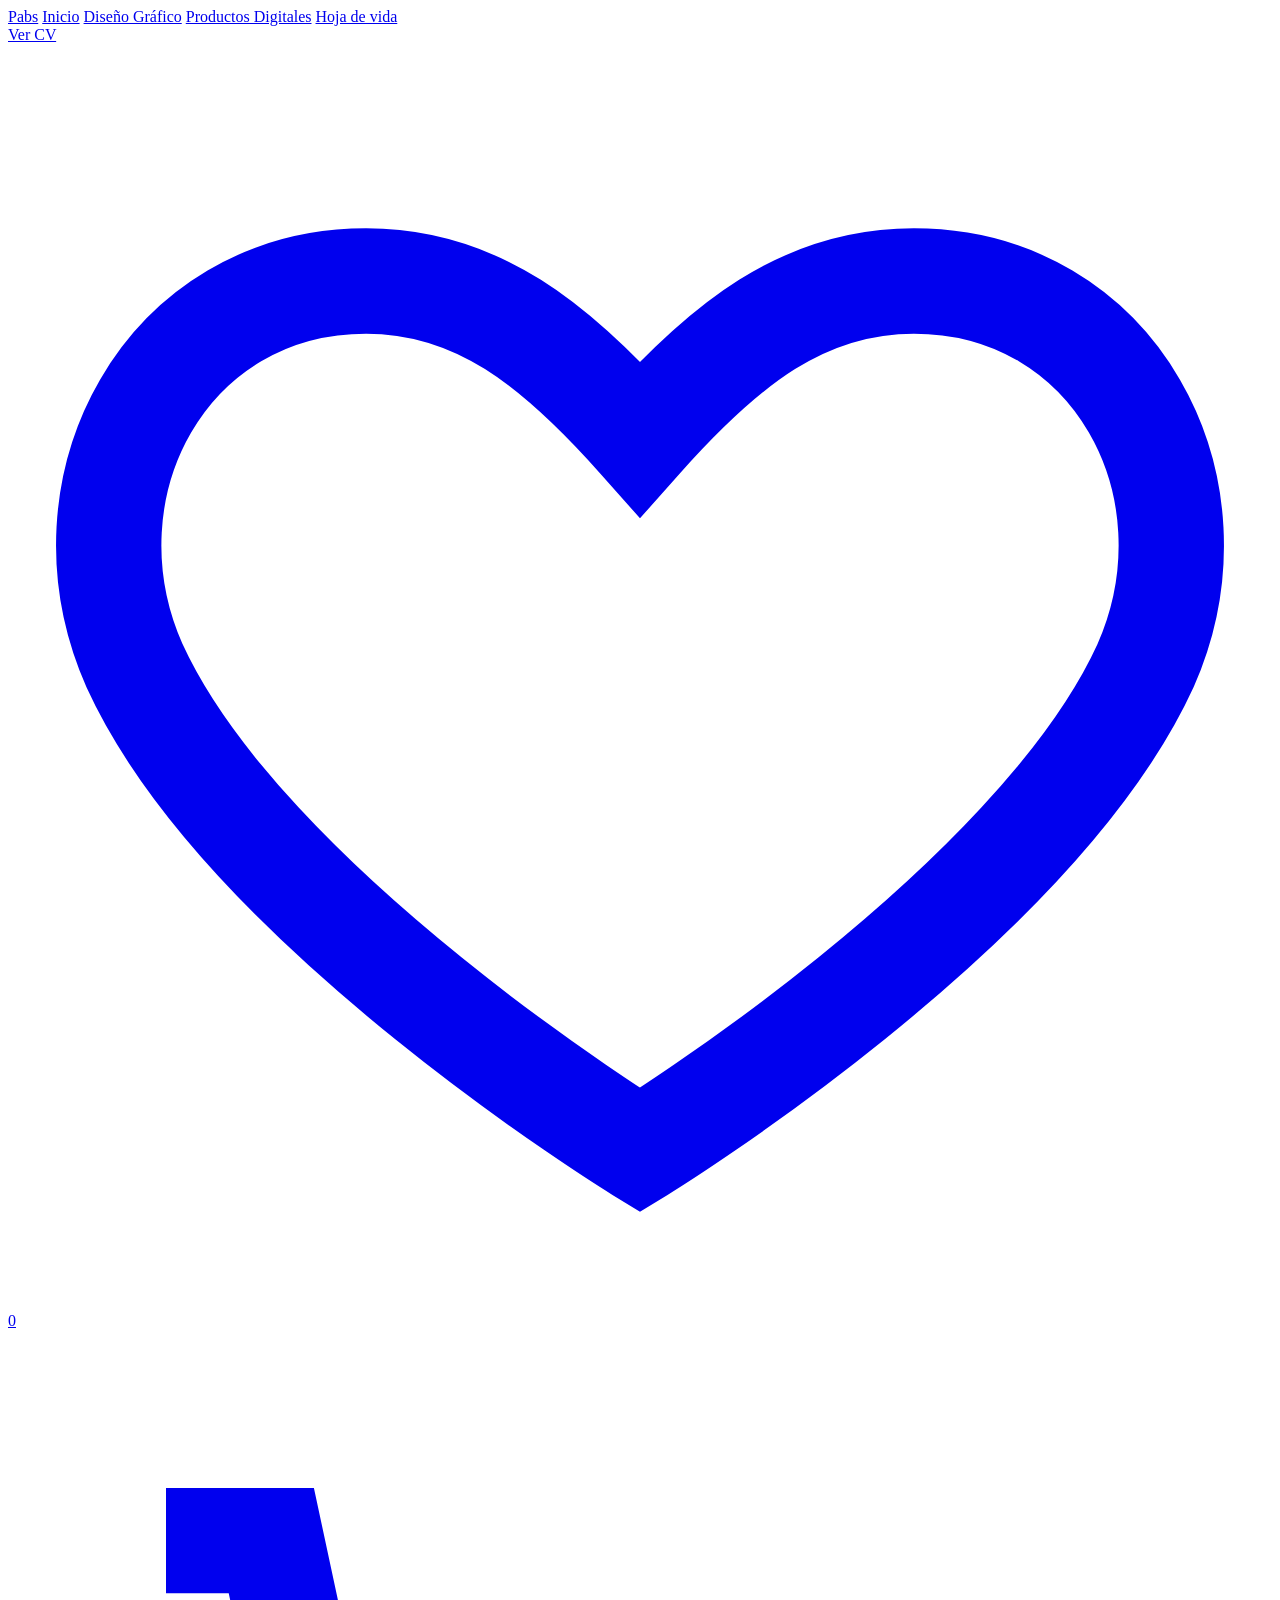
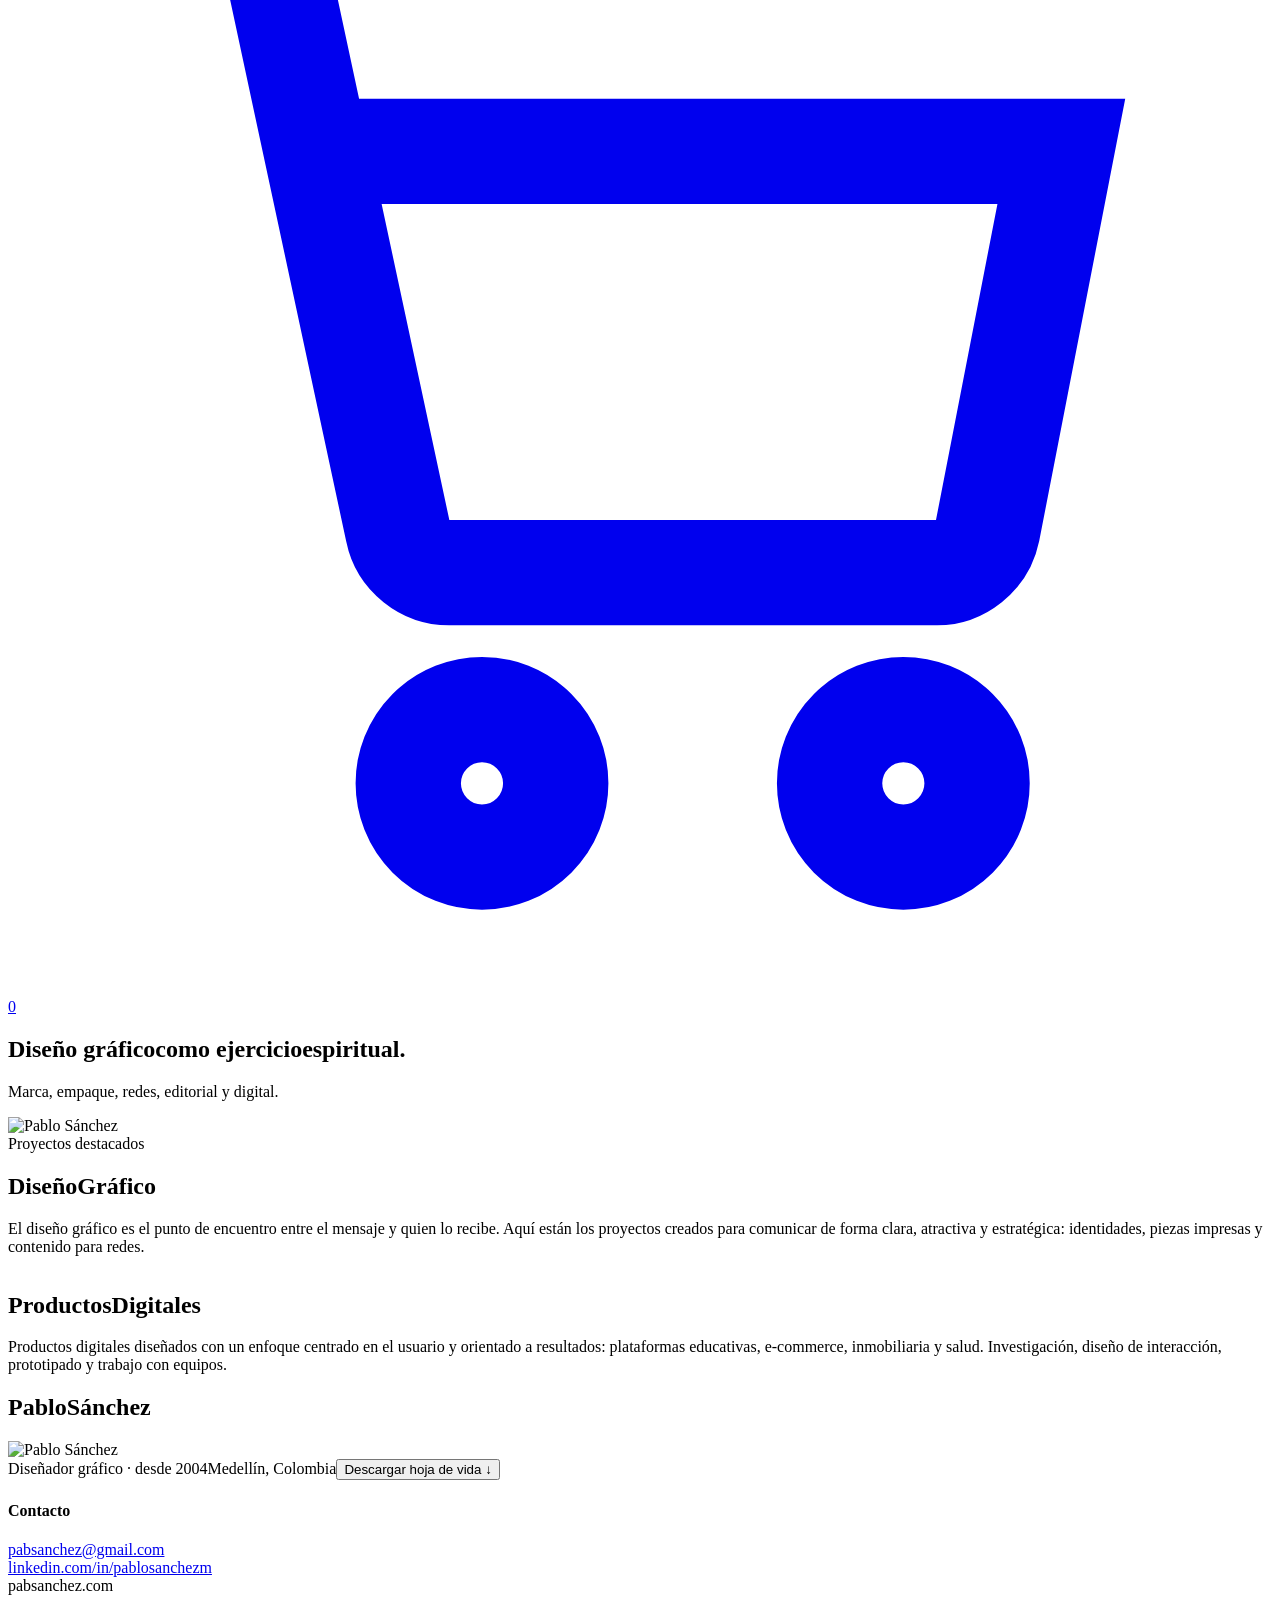
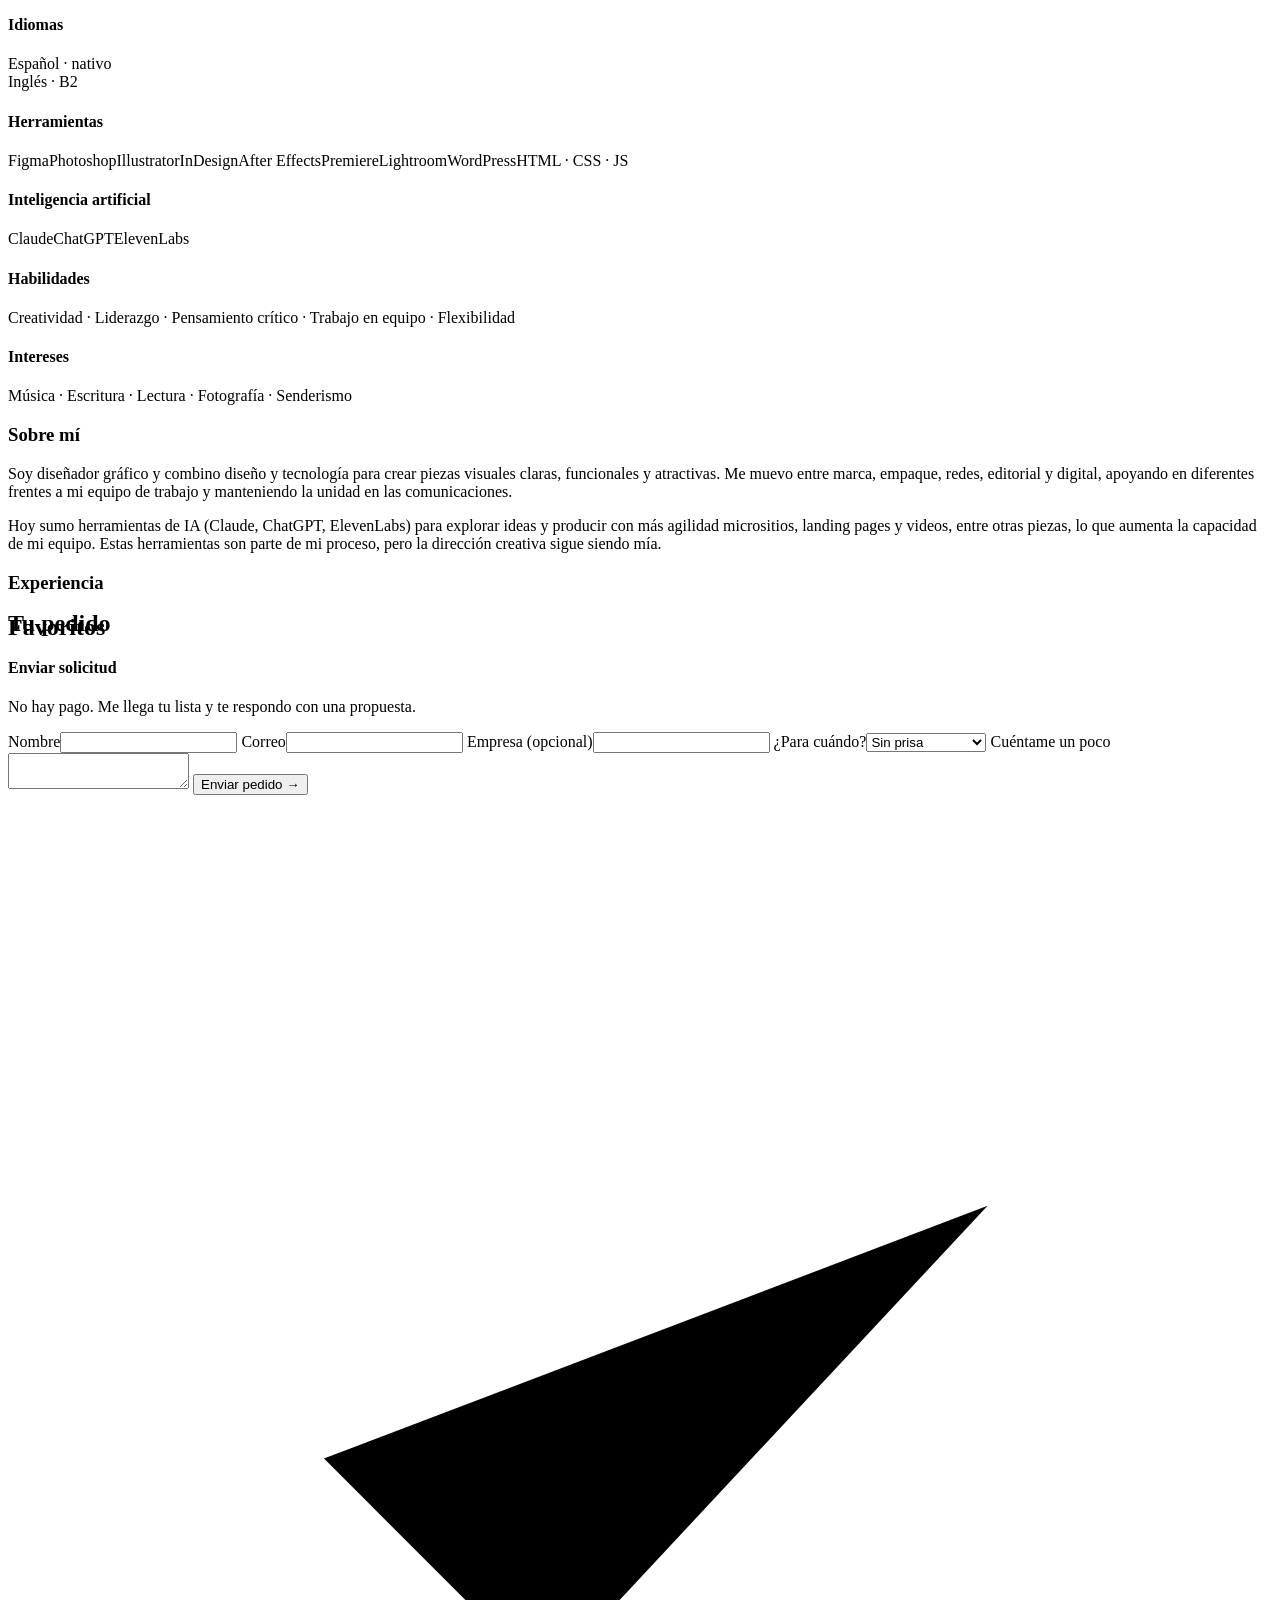
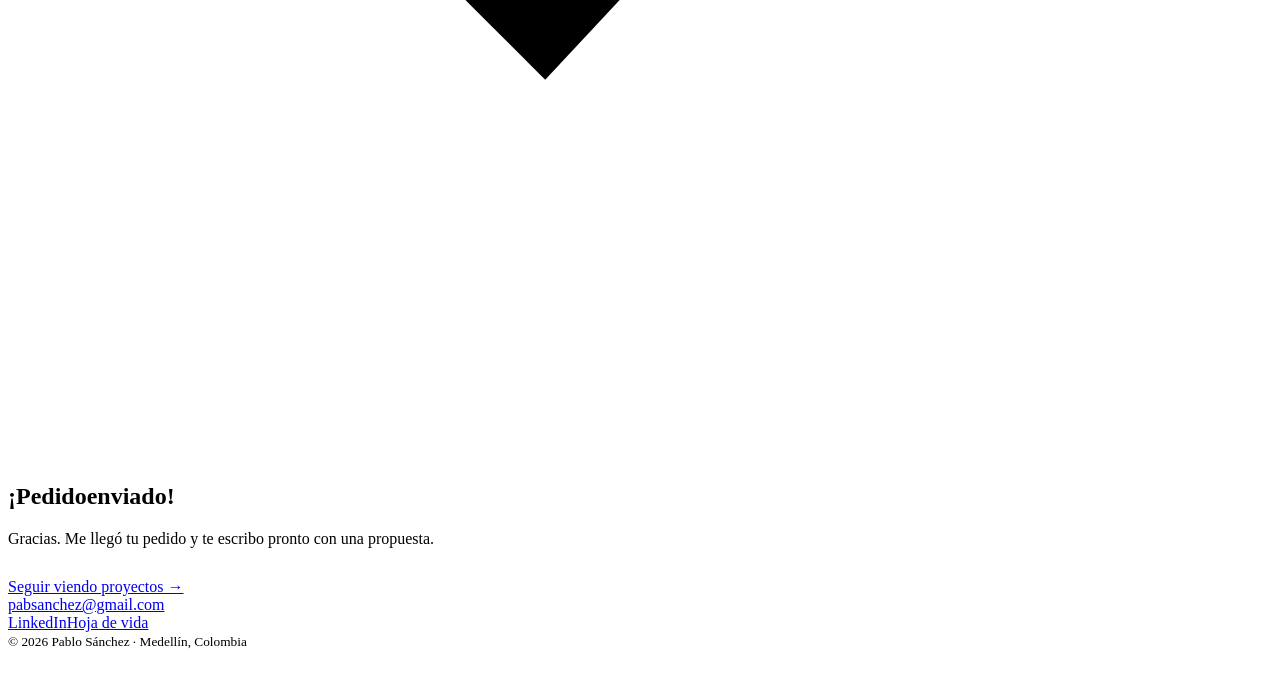
==== index.html @ eb905b2d "Home Página de inicio" ====
<!doctype html>
<html lang="es">
<head>
<meta charset="utf-8">
<meta name="viewport" content="width=device-width,initial-scale=1">
<title>Pablo Sánchez · Diseñador gráfico</title>
<meta name="description" content="Diseñador gráfico desde 2004: marca, empaque, redes, editorial y digital. Integra IA (Claude, ChatGPT, ElevenLabs) en su proceso creativo. Medellín, Colombia.">
<meta name="author" content="Pablo Sánchez">
<link rel="canonical" href="https://pabsanchez.com/">
<meta property="og:type" content="website">
<meta property="og:title" content="Pablo Sánchez · Diseño gráfico como ejercicio espiritual">
<meta property="og:description" content="Marca, empaque, redes, editorial y digital. Portafolio y hoja de vida.">
<meta property="og:url" content="https://pabsanchez.com/">
<meta property="og:image" content="https://pabsanchez.com/assets/img/og.jpg">
<meta property="og:locale" content="es_CO">
<meta name="twitter:card" content="summary_large_image">
<meta name="theme-color" content="#2B2BFF">
<link rel="icon" href="assets/img/favicon.svg" type="image/svg+xml">
<link rel="preload" href="assets/fonts/inter-latin-900-normal.woff2" as="font" type="font/woff2" crossorigin>
<link rel="preload" href="assets/img/pablo-duo.webp" as="image">
<link rel="stylesheet" href="assets/css/site.css">
<script type="application/ld+json">{"@context":"https://schema.org","@type":"Person","name":"Pablo Sánchez","jobTitle":"Diseñador gráfico","url":"https://pabsanchez.com/","email":"mailto:pabsanchez@gmail.com","address":{"@type":"PostalAddress","addressLocality":"Medellín","addressCountry":"CO"},"sameAs":["https://www.linkedin.com/in/pablosanchezm/"]}</script>
</head>
<body>
<div class="grid-lines" aria-hidden="true"><i></i><i></i><i></i><i></i><i></i><i></i><i></i><i></i></div>
<div class="curtain" id="curtain" aria-hidden="true"></div>

<nav class="nav cols" aria-label="Principal">
  <a class="logo" href="#inicio">Pabs</a>
  <a class="lk" href="#inicio" data-nav="inicio">Inicio</a>
  <a class="lk" href="#grafico" data-nav="grafico">Diseño Gráfico</a>
  <a class="lk" href="#digital" data-nav="digital">Productos Digitales</a>
  <a class="lk" href="#cv" data-nav="cv">Hoja de vida</a>
  <span></span>
  <div class="icons">
    <a class="cvbtn" href="#cv">Ver CV</a>
    <a class="ic" href="#favoritos" aria-label="Favoritos" id="favBtn"><svg viewBox="0 0 24 24" fill="none" stroke="currentColor" stroke-width="2"><path d="M12 21s-7.5-4.6-9.6-9.2C.9 8.4 3 4.5 6.8 4.5c2.1 0 3.6 1.2 5.2 3 1.6-1.8 3.1-3 5.2-3 3.8 0 5.9 3.9 4.4 7.3C19.5 16.4 12 21 12 21z"/></svg><span class="badge" id="favN">0</span></a>
    <a class="ic" href="#carrito" aria-label="Carrito" id="cartBtn"><svg viewBox="0 0 24 24" fill="none" stroke="currentColor" stroke-width="2"><path d="M3 4h2l2.4 11.2a1 1 0 0 0 1 .8h9.2a1 1 0 0 0 1-.8L20 8H6"/><circle cx="9" cy="20" r="1.4"/><circle cx="17" cy="20" r="1.4"/></svg><span class="badge" id="cartN">0</span></a>
  </div>
</nav>

<main>
<!-- INICIO -->
<section class="view" data-view="inicio">
  <div class="hero cols">
    <div class="txt pad">
      <h1 class="mega h1"><span class="l"><span>Diseño gráfico</span></span><span class="l"><span>como <em class="blue" style="font-style:normal">ejercicio</em></span></span><span class="l"><span class="blue">espiritual.</span></span></h1>
      <p class="lead sub">Marca, empaque, redes, editorial y digital.</p>
    </div>
    <div class="photo" id="photo"><img src="assets/img/pablo-duo.webp" alt="Pablo Sánchez"><img class="color" id="colorImg" src="assets/img/pablo-color.webp" alt="" aria-hidden="true"></div>
  </div>
  <div class="sec">
    <div class="cols label"><span class="eyebrow pad">Proyectos destacados</span></div>
    <ul class="list" id="homeList"></ul>
  </div>
</section>

<!-- CATEGORÍA GRÁFICO -->
<section class="view" data-view="grafico">
  <div class="cathead cols">
    <h1 class="ttl mega h2 pad"><span class="l"><span>Diseño</span></span><span class="l"><span class="blue">Gráfico</span></span></h1>
    <p class="intro lead pad">El diseño gráfico es el punto de encuentro entre el mensaje y quien lo recibe. Aquí están los proyectos creados para comunicar de forma clara, atractiva y estratégica: identidades, piezas impresas y contenido para redes.</p>
  </div>
  <div style="display:flex;align-items:center;flex-wrap:wrap">
    <div class="chips" id="chips"></div><span class="count" id="count"></span>
  </div>
  <div class="shop cols" id="shopG"></div>
</section>

<!-- CATEGORÍA DIGITAL -->
<section class="view" data-view="digital">
  <div class="cathead cols">
    <h1 class="ttl mega h2 pad"><span class="l"><span>Productos</span></span><span class="l"><span class="blue">Digitales</span></span></h1>
    <p class="intro lead pad">Productos digitales diseñados con un enfoque centrado en el usuario y orientado a resultados: plataformas educativas, e-commerce, inmobiliaria y salud. Investigación, diseño de interacción, prototipado y trabajo con equipos.</p>
  </div>
  <div class="shop cols" id="shopD"></div>
</section>

<!-- FICHA -->
<section class="view" data-view="p">
  <div class="pd">
    <div class="crumbs" id="crumbs"></div>
    <div class="cols">
      <div class="gal" id="pdGal"></div>
      <aside class="info" id="pdInfo"></aside>
    </div>
    <div class="next cols" id="pdNext"></div>
  </div>
</section>

<!-- CASO -->
<section class="view" data-view="caso"><div id="caseRoot"></div></section>

<!-- HOJA DE VIDA -->
<section class="view" data-view="cv">
  <div class="cvh cols">
    <h1 class="name mega"><span class="l"><span>Pablo</span></span><span class="l"><span class="blue">Sánchez</span></span></h1>
    <div class="ph"><img src="assets/img/pablo-duo.webp" alt="Pablo Sánchez"></div>
    <div class="role"><span>Diseñador gráfico · desde 2004</span><span style="color:var(--muted)">Medellín, Colombia</span><button class="dl" id="dlBtn">Descargar hoja de vida ↓</button></div>
  </div>
  <div class="cvb cols">
    <div class="cv-sidewrap" id="sideWrap"><aside class="cv-side" id="cvSide">
      <h4>Contacto</h4><p><a href="mailto:pabsanchez@gmail.com">pabsanchez@gmail.com</a><br><a href="https://www.linkedin.com/in/pablosanchezm/" target="_blank" rel="noopener">linkedin.com/in/pablosanchezm</a><br>pabsanchez.com</p>
      <h4>Idiomas</h4><p>Español · nativo<br>Inglés · B2</p>
      <h4>Herramientas</h4><div class="pills"><span>Figma</span><span>Photoshop</span><span>Illustrator</span><span>InDesign</span><span>After Effects</span><span>Premiere</span><span>Lightroom</span><span>WordPress</span><span>HTML · CSS · JS</span></div>
      <h4>Inteligencia artificial</h4><div class="pills ia"><span>Claude</span><span>ChatGPT</span><span>ElevenLabs</span></div>
      <h4>Habilidades</h4><p>Creatividad · Liderazgo · Pensamiento crítico · Trabajo en equipo · Flexibilidad</p>
      <h4>Intereses</h4><p>Música · Escritura · Lectura · Fotografía · Senderismo</p>
    </aside></div>
    <div class="cv-main">
      <h3>Sobre mí</h3>
      <div class="about lead">
        <p>Soy diseñador gráfico y combino diseño y tecnología para crear piezas visuales claras, funcionales y atractivas. Me muevo entre marca, empaque, redes, editorial y digital, apoyando en diferentes frentes a mi equipo de trabajo y manteniendo la unidad en las comunicaciones.</p>
        <p>Hoy sumo herramientas de IA (Claude, ChatGPT, ElevenLabs) para explorar ideas y producir con más agilidad micrositios, landing pages y videos, entre otras piezas, lo que aumenta la capacidad de mi equipo. Estas herramientas son parte de mi proceso, pero la dirección creativa sigue siendo mía.</p>
      </div>
      <h3>Experiencia</h3>
      <div id="stages"></div>
    </div>
    <div class="cv-edu"><ul class="edu" id="edu"></ul></div>
  </div>
</section>

<!-- FAVORITOS -->
<section class="view" data-view="favoritos">
  <div class="cart cols"><h1 class="ttl mega h2"><span class="l"><span>Favoritos</span></span></h1></div>
  <div class="shop cols" id="favGrid" style="margin-top:-50px"></div>
</section>

<!-- CARRITO -->
<section class="view" data-view="carrito">
  <div class="cart cols">
    <h1 class="ttl mega h2"><span class="l"><span>Tu <span class="blue">pedido</span></span></span></h1>
    <div class="items" id="items"></div>
    <aside class="chk" id="chk">
      <div class="box">
        <h4>Enviar solicitud</h4>
        <p>No hay pago. Me llega tu lista y te respondo con una propuesta.</p>
        <form id="form">
          <label for="fn">Nombre</label><input id="fn" required autocomplete="name">
          <label for="fe">Correo</label><input id="fe" type="email" required autocomplete="email">
          <label for="fc">Empresa (opcional)</label><input id="fc" autocomplete="organization">
          <label for="ft">¿Para cuándo?</label><select id="ft"><option>Sin prisa</option><option>Este mes</option><option>Lo antes posible</option></select>
          <label for="fm">Cuéntame un poco</label><textarea id="fm"></textarea>
          <button class="send" type="submit">Enviar pedido <span>→</span></button>
        </form>
      </div>
    </aside>
  </div>
</section>

<!-- ENVIADO -->
<section class="view" data-view="enviado">
  <div class="ok-hero">
    <div class="check"><svg viewBox="0 0 40 40"><path d="M10 21l7 7 14-15"/></svg></div>
    <h1 class="mega"><span class="l"><span>¡Pedido</span></span><span class="l"><span class="blue">enviado!</span></span></h1>
    <p class="lead" id="okMsg" style="margin:20px 0 30px;color:var(--muted);max-width:32em">Gracias. Me llegó tu pedido y te escribo pronto con una propuesta.</p>
    <a class="cta" href="#grafico">Seguir viendo proyectos →</a>
  </div>
</section>
</main>

<footer class="foot cols">
  <div class="big"><a href="mailto:pabsanchez@gmail.com">pabsanchez@gmail.com</a></div>
  <div class="links"><a href="https://www.linkedin.com/in/pablosanchezm/" target="_blank" rel="noopener">LinkedIn</a><a href="#cv">Hoja de vida</a></div>
  <small>© 2026 Pablo Sánchez · Medellín, Colombia</small>
</footer>

<dialog id="ats">
  <div class="md">
    <h3>Antes de descargar</h3>
    <p>La hoja de vida que descargas está pensada para los <b>sistemas automáticos de selección (ATS)</b> que leen los CV con inteligencia artificial. Por eso su diseño cambia: una columna, títulos estándar y texto limpio para que se lea bien.</p>
    <p>El contenido es el mismo que ves aquí.</p>
    <div class="row"><a class="pri btnl" id="atsPdf" href="assets/cv/Pablo-Sanchez-Hoja-de-vida.pdf" download>Descargar PDF</a><a class="btnl" id="atsDoc" href="assets/cv/Pablo-Sanchez-Hoja-de-vida.docx" download>Descargar Word</a><button id="atsNo">Cancelar</button></div>
  </div>
</dialog>

<div class="cdot" id="cdot"></div>
<div class="preview" id="preview"><img alt=""></div>
<div class="toast" id="toast" role="status"><i></i><span></span></div>

<script src="assets/js/site.js"></script>
</body>
</html>
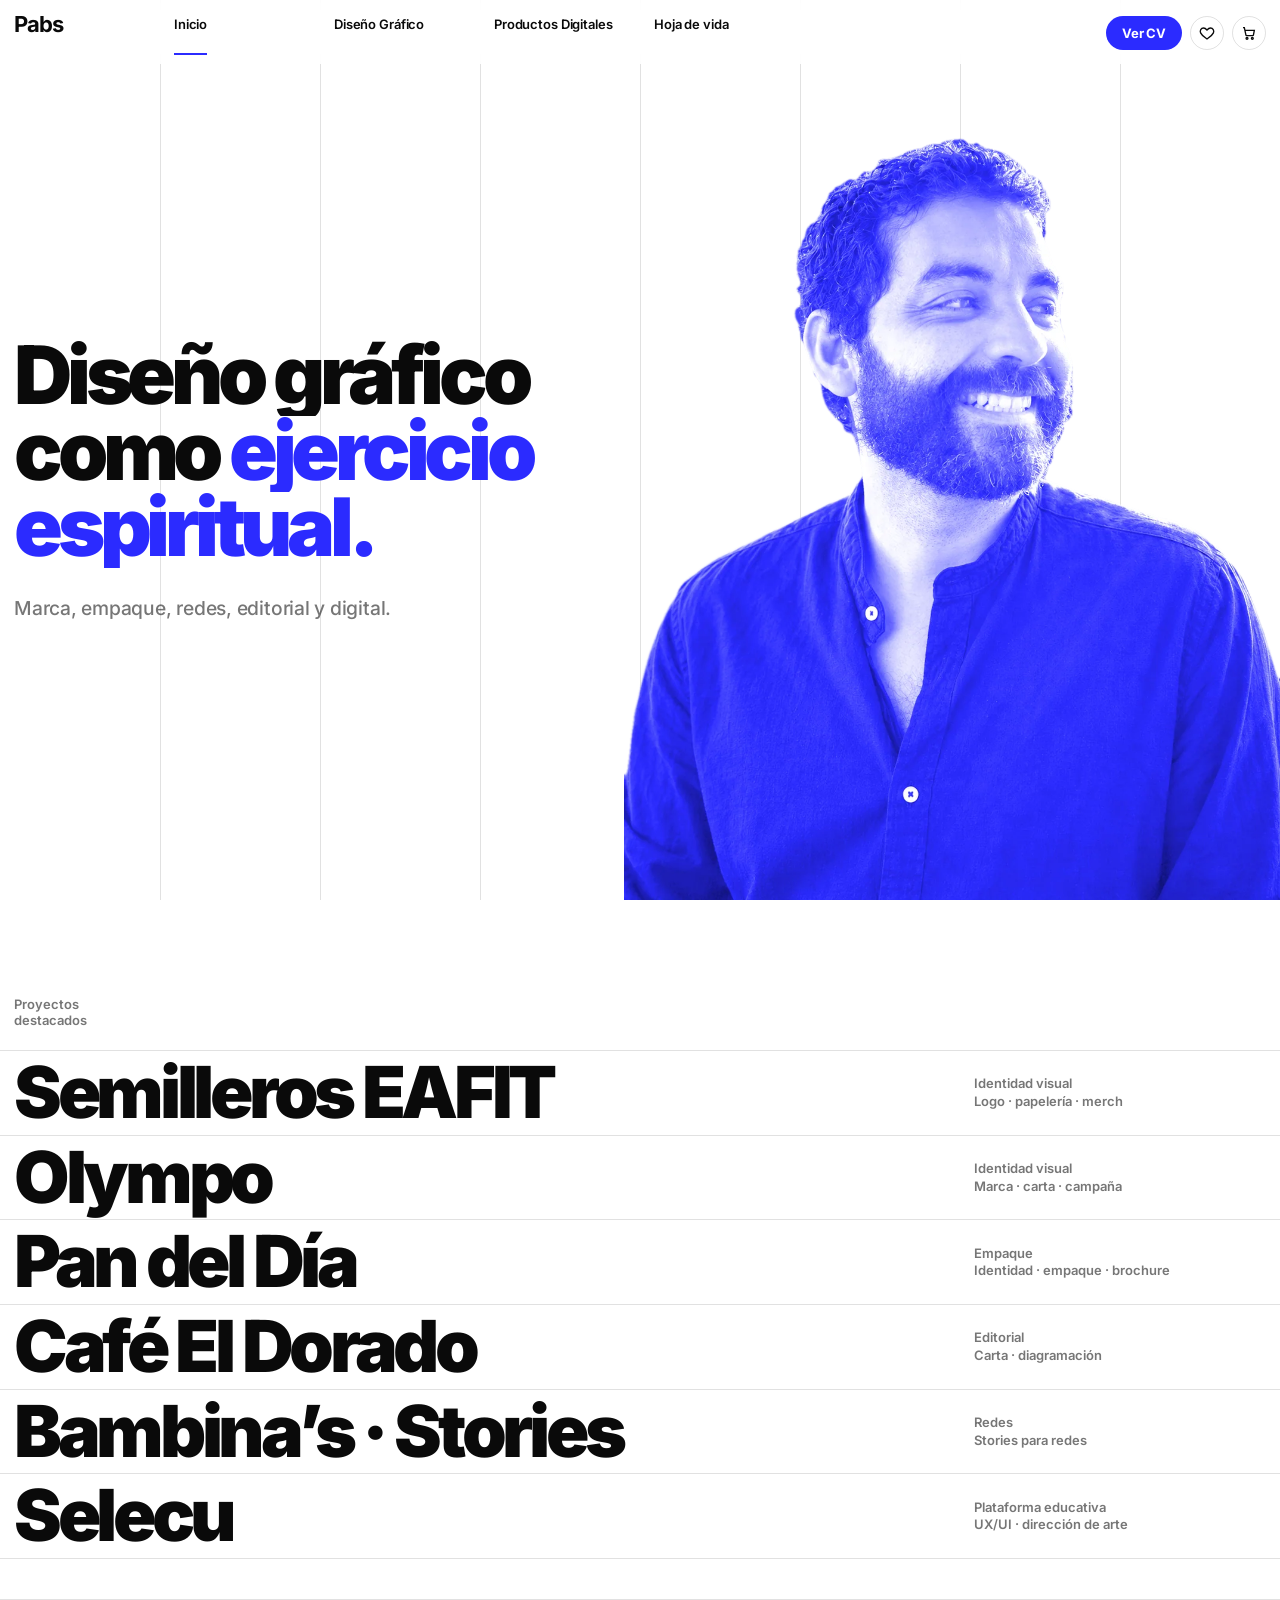
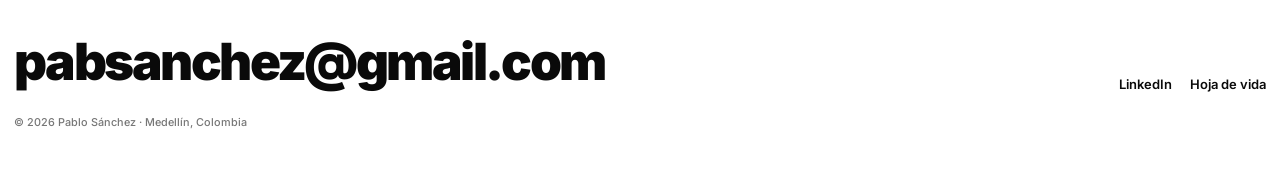
==== commit 9f4a9db9: "vol 2" ====
--- a/index.html
+++ b/index.html
@@ -179,5 +179,15 @@
 <div class="toast" id="toast" role="status"><i></i><span></span></div>
 
 <script src="assets/js/site.js"></script>
+<script>
+/* Móvil: tocar la foto abre el color en onda desde el dedo y se cierra solo */
+(()=>{if(!matchMedia('(hover:none),(pointer:coarse)').matches)return;
+const old=document.getElementById('photo');if(!old)return;
+const ph=old.cloneNode(true);old.replaceWith(ph);const col=ph.querySelector('.color');
+col.style.clipPath='circle(0px at 50% 50%)';let busy=false;
+ph.addEventListener('click',e=>{if(busy)return;busy=true;const b=ph.getBoundingClientRect(),x=e.clientX-b.left,y=e.clientY-b.top,R=Math.hypot(Math.max(x,b.width-x),Math.max(y,b.height-y));
+const a=col.animate([{clipPath:`circle(0px at ${x}px ${y}px)`},{clipPath:`circle(${R}px at ${x}px ${y}px)`,offset:.35},{clipPath:`circle(${R}px at ${x}px ${y}px)`,offset:.6},{clipPath:`circle(0px at ${x}px ${y}px)`}],{duration:1200,easing:'cubic-bezier(.2,.8,.2,1)'});
+a.onfinish=()=>busy=false});})();
+</script>
 </body>
 </html>
--- a/assets/css/site.css
+++ b/assets/css/site.css
@@ -0,0 +1,289 @@
+
+@font-face{font-family:Inter;font-weight:400;font-style:normal;font-display:swap;src:url("../fonts/inter-latin-400-normal.woff2") format("woff2")}
+@font-face{font-family:Inter;font-weight:500;font-style:normal;font-display:swap;src:url("../fonts/inter-latin-500-normal.woff2") format("woff2")}
+@font-face{font-family:Inter;font-weight:600;font-style:normal;font-display:swap;src:url("../fonts/inter-latin-600-normal.woff2") format("woff2")}
+@font-face{font-family:Inter;font-weight:700;font-style:normal;font-display:swap;src:url("../fonts/inter-latin-700-normal.woff2") format("woff2")}
+@font-face{font-family:Inter;font-weight:800;font-style:normal;font-display:swap;src:url("../fonts/inter-latin-800-normal.woff2") format("woff2")}
+@font-face{font-family:Inter;font-weight:900;font-style:normal;font-display:swap;src:url("../fonts/inter-latin-900-normal.woff2") format("woff2")}
+:root{--blue:#2B2BFF;--red:#FF3B1F;--ink:#0A0A0A;--bg:#fff;--fg:#0A0A0A;--line:rgba(10,10,10,.12);--muted:rgba(10,10,10,.56);--soft:#F3F3F6;--cols:8;--ease:cubic-bezier(.2,.8,.2,1)}
+*{box-sizing:border-box;margin:0;padding:0}
+html{scroll-behavior:smooth}
+body{font-family:Inter,system-ui,sans-serif;background:var(--bg);color:var(--fg);-webkit-font-smoothing:antialiased;overflow-x:hidden}
+img{display:block;max-width:100%}
+button,input,textarea,select{font:inherit;color:inherit}
+button{cursor:pointer;background:none;border:0}
+a{color:inherit;text-decoration:none}
+:focus-visible{outline:2px solid var(--blue);outline-offset:3px}
+.grid-lines{position:fixed;inset:0;display:grid;grid-template-columns:repeat(var(--cols),1fr);pointer-events:none;z-index:0}
+.grid-lines i{border-left:1px solid var(--line)}.grid-lines i:first-child{border:0}
+.cols{display:grid;grid-template-columns:repeat(var(--cols),1fr)}
+.pad{padding:0 14px}
+main{position:relative;z-index:2}
+
+/* Menú */
+.nav{position:sticky;top:0;z-index:30;padding:16px 0 14px;background:rgba(255,255,255,.86);backdrop-filter:blur(10px);-webkit-backdrop-filter:blur(10px)}
+.nav>*{padding:0 14px;font-size:13px;font-weight:600;letter-spacing:-.01em}
+.nav .logo{font-weight:700;font-size:22px;letter-spacing:-.04em;line-height:1;margin-top:-3px}
+.nav .lk{position:relative;width:fit-content}
+.nav .lk::after{content:"";position:absolute;left:14px;right:14px;bottom:-5px;height:2px;background:var(--blue);transform:scaleX(0);transform-origin:left;transition:transform .35s var(--ease)}
+.nav .lk:hover::after,.nav .lk.on::after{transform:scaleX(1)}
+.icons{display:flex;gap:8px;justify-content:flex-end;align-items:center;grid-column:7 / 9}
+.cvbtn{height:34px;padding:0 16px;border-radius:999px;background:var(--blue);color:#fff;font-size:13px;font-weight:700;display:inline-flex;align-items:center;transition:background .3s,transform .3s}
+.cvbtn:hover{background:var(--ink);transform:translateY(-2px)}
+.ic{position:relative;width:34px;height:34px;border-radius:50%;border:1px solid var(--line);display:grid;place-items:center;transition:background .3s,color .3s,transform .3s}
+.ic:hover{background:var(--fg);color:var(--bg);transform:translateY(-2px)}
+.ic svg{width:16px;height:16px}
+.badge{position:absolute;top:-6px;right:-6px;min-width:18px;height:18px;border-radius:9px;background:var(--red);color:#fff;font-size:11px;font-weight:700;display:grid;place-items:center;padding:0 5px;transform:scale(0);transition:transform .35s cubic-bezier(.3,1.6,.5,1)}
+.badge.on{transform:scale(1)}
+.bump{animation:bump .5s cubic-bezier(.3,1.6,.5,1)}
+@keyframes bump{40%{transform:scale(1.35)}}
+
+/* Vistas y transición */
+.view{display:none}
+.view.on{display:block;animation:viewIn .7s var(--ease)}
+@keyframes viewIn{from{opacity:0;transform:translateY(24px)}to{opacity:1;transform:none}}
+.curtain{position:fixed;inset:0;background:var(--blue);z-index:90;transform:translateY(100%);pointer-events:none;visibility:hidden}
+.curtain.go{visibility:visible}
+.curtain.go{animation:curtain .8s cubic-bezier(.7,0,.2,1)}
+@keyframes curtain{0%{transform:translateY(100%)}45%,55%{transform:translateY(0)}100%{transform:translateY(-100%)}}
+
+/* Tipos */
+.mega{font-weight:900;letter-spacing:-.065em;line-height:.88}
+.h1{font-size:clamp(46px,7vw,124px)}
+.hero .h1{font-size:clamp(44px,6.3vw,108px)}
+.h2{font-size:clamp(36px,5.4vw,88px)}
+.eyebrow{font-size:13px;font-weight:600;color:var(--muted)}
+.lead{font-size:clamp(17px,1.5vw,21px);line-height:1.55;font-weight:450;letter-spacing:-.012em}
+.blue{color:var(--blue)}
+.l{display:block;overflow:hidden;padding-bottom:.06em}
+.l>span{display:inline-block;transform:translateY(105%) rotate(4deg);transform-origin:left bottom}
+.view.on .l>span{animation:up 1s var(--ease) forwards}
+.view.on .l:nth-child(2)>span{animation-delay:.08s}.view.on .l:nth-child(3)>span{animation-delay:.16s}
+@keyframes up{to{transform:none}}
+
+/* Hero inicio */
+.hero{min-height:calc(100vh - 64px);position:relative}
+.hero .txt{grid-column:1 / 5;grid-row:1;align-self:center;position:relative;z-index:3}
+.hero .sub{margin-top:26px;color:var(--muted);font-weight:500}
+.hero .photo{grid-column:4 / 9;grid-row:1;align-self:end;position:relative;cursor:none}
+.hero .photo img{width:100%;max-height:calc(100vh - 80px);object-fit:contain;object-position:right bottom;user-select:none;-webkit-user-drag:none}
+.hero .photo .color{position:absolute;inset:0}
+.cdot{position:fixed;left:0;top:0;width:180px;height:180px;margin:-90px 0 0 -90px;border-radius:50%;border:1.5px solid var(--red);pointer-events:none;z-index:50;opacity:0;transition:opacity .3s}
+
+/* Lista tipográfica */
+.sec{padding:96px 0 40px}
+.label{margin-bottom:22px}
+.list{list-style:none;border-top:1px solid var(--line)}
+.list li{border-bottom:1px solid var(--line);align-items:center;cursor:pointer}
+.list .t{grid-column:1 / 7;padding:6px 14px;font-weight:900;font-size:clamp(34px,5.6vw,92px);letter-spacing:-.06em;line-height:1;transition:transform .5s var(--ease),color .3s}
+.list .k{grid-column:7 / 9;padding:0 14px;font-size:13px;font-weight:600;color:var(--muted);line-height:1.35}
+.list li:hover .t{transform:translateX(24px);color:var(--blue)}
+.preview{position:fixed;left:0;top:0;width:180px;aspect-ratio:1;border-radius:50%;border:1.5px solid var(--red);pointer-events:none;z-index:40;opacity:0;transform:translate(-50%,-50%) scale(.4);transition:opacity .3s,transform .45s var(--ease);overflow:hidden;}
+.preview.on{opacity:1;transform:translate(-50%,-50%) scale(1)}
+.preview img{width:100%;height:100%;object-fit:cover}
+
+/* Categoría */
+.cathead{padding:70px 0 40px}
+.cathead .intro{grid-column:5 / 9;align-self:end}
+.cathead .ttl{grid-column:1 / 5}
+.chips{display:flex;gap:8px;flex-wrap:wrap;padding:0 14px;margin:30px 0 34px}
+.chip{border:1.5px solid var(--fg);padding:9px 16px;border-radius:999px;font-size:13px;font-weight:700;transition:background .3s,color .3s}
+.chip.on,.chip:hover{background:var(--fg);color:#fff}
+.count{font-size:13px;font-weight:600;color:var(--muted);padding:0 14px;margin-left:auto;align-self:center}
+.shop{row-gap:44px;padding-bottom:80px}
+.card{grid-column:span 2;padding:0 14px;display:flex;flex-direction:column;opacity:0;transform:translateY(30px);transition:opacity .8s var(--ease),transform .8s var(--ease)}
+.card.in{opacity:1;transform:none}
+.card.wide{grid-column:span 4}
+.card .ph{position:relative;aspect-ratio:4/5;overflow:hidden;background:var(--soft);cursor:pointer}
+.card.wide .ph{aspect-ratio:16/10}
+.card .ph img{width:100%;height:100%;object-fit:cover;transition:transform 1.1s var(--ease)}
+.card:hover .ph img{transform:scale(1.07)}
+.card .ph .view-lbl{position:absolute;left:10px;bottom:10px;background:#fff;font-size:12px;font-weight:700;padding:7px 11px;transform:translateY(10px);opacity:0;transition:.4s var(--ease)}
+.card:hover .view-lbl{transform:none;opacity:1}
+.tag{position:absolute;left:10px;top:10px;background:var(--blue);color:#fff;font-size:11px;font-weight:700;padding:5px 9px;letter-spacing:.03em;text-transform:uppercase}
+.heart{position:absolute;top:10px;right:10px;width:36px;height:36px;border-radius:50%;background:#fff;display:grid;place-items:center;transition:transform .3s;z-index:2}
+.heart:hover{transform:scale(1.1)}
+.heart svg{width:18px;height:18px;fill:none;stroke:var(--ink);stroke-width:2;transition:fill .3s,stroke .3s}
+.heart[aria-pressed="true"] svg{fill:var(--red);stroke:var(--red)}
+.heart[aria-pressed="true"]{animation:bump .5s}
+.card h3{font-size:18px;font-weight:800;letter-spacing:-.03em;margin-top:12px;cursor:pointer}
+.card p{font-size:13px;color:var(--muted);margin-top:2px;margin-bottom:14px}
+.card .add{margin-top:auto}
+.add{margin-top:12px;width:100%;border:1.5px solid var(--fg);padding:11px 12px;font-size:13px;font-weight:700;display:flex;justify-content:space-between;align-items:center;transition:background .3s,color .3s,border-color .3s}
+.add:hover{background:var(--fg);color:#fff}
+.add.ok{background:var(--red);border-color:var(--red);color:#fff}
+
+/* Ficha de proyecto */
+.pd{padding:40px 0 80px}
+.crumbs{padding:0 14px;font-size:13px;font-weight:600;color:var(--muted);margin-bottom:30px}
+.crumbs a:hover{color:var(--blue)}
+.pd .gal{grid-column:1 / 6;padding:0 14px;display:grid;gap:14px}
+.pd .gal.c2{grid-template-columns:1fr 1fr}
+.pd .gal img{width:100%;background:var(--soft);opacity:0;transform:translateY(40px) scale(.98);transition:opacity 1s var(--ease),transform 1s var(--ease)}
+.pd .gal img.in{opacity:1;transform:none}
+.pd .info{grid-column:6 / 9;padding:0 14px;position:sticky;top:90px;align-self:start}
+.pd .info .tag{position:static;display:inline-block}
+.pd .info h1{font-size:clamp(38px,4.4vw,72px);margin:16px 0 18px}
+.pd .info .lead{font-size:16px}
+.specs{list-style:none;border-top:1px solid var(--line);margin:24px 0}
+.specs li{display:flex;justify-content:space-between;gap:16px;padding:11px 0;border-bottom:1px solid var(--line);font-size:13px}
+.specs li b{font-weight:600;color:var(--muted)}
+.specs li span{font-weight:600;text-align:right}
+.btnrow{display:flex;gap:10px}
+.btnrow .add{margin:0;flex:1;padding:15px 16px;font-size:14px}
+.btnrow .heart{position:static;width:auto;height:auto;border:1.5px solid var(--fg);border-radius:0;padding:0 16px;background:transparent}
+.next{border-top:1px solid var(--line);margin-top:70px;padding-top:24px}
+.next a{display:block;padding:0 14px;grid-column:1 / 9}
+.next .mega{font-size:clamp(40px,6vw,100px);transition:color .3s,transform .5s var(--ease)}
+.next a:hover .mega{color:var(--blue);transform:translateX(24px)}
+
+/* Caso digital */
+.case-hero{padding:60px 0 0}
+.case-hero .ttl{grid-column:1 / 9}
+.case-cover{margin:40px 14px 0;overflow:hidden;position:relative;height:min(70vh,640px);grid-column:1/9}
+.case-cover img{width:100%;height:120%;object-fit:cover;will-change:transform}
+.case-txt{padding:80px 0}
+.case-txt .k{grid-column:1 / 3;padding:0 14px;font-size:13px;font-weight:700}
+.case-txt .v{grid-column:3 / 8;padding:0 14px}
+.case-txt .row{padding:26px 0;border-top:1px solid var(--line)}
+.case-gal{padding:0 0 80px;row-gap:14px}
+.case-gal figure{padding:0 14px;grid-column:span 4}
+.case-gal figure.full{grid-column:1/9}
+.case-gal img{width:100%;opacity:0;transform:translateY(40px);transition:opacity 1s var(--ease),transform 1s var(--ease)}
+.case-gal img.in{opacity:1;transform:none}
+.case-gal figcaption{font-size:12px;font-weight:600;color:var(--muted);margin-top:8px}
+
+/* Hoja de vida */
+.cvh{padding:60px 0 50px;align-items:end}
+.cvh .name{grid-column:1 / 7;padding:0 14px}
+.cvh .name.mega{font-size:clamp(56px,10.5vw,176px)}
+.cvh .ph{grid-column:7 / 9;padding:0 14px}
+.cvh .ph img{width:100%;aspect-ratio:4/5;object-fit:cover;object-position:top}
+.cvh .role{grid-column:1 / 9;padding:22px 14px 0;display:flex;gap:28px;flex-wrap:wrap;align-items:center;font-weight:600;font-size:15px}
+.dl{background:var(--blue);color:#fff;padding:13px 20px;font-size:14px;font-weight:700;display:inline-flex;gap:10px;align-items:center;transition:transform .3s,background .3s;margin-left:auto}
+.dl:hover{transform:translateY(-3px);background:var(--ink)}
+.cvb{border-top:1px solid var(--line);padding-top:30px}
+.cv-sidewrap{grid-column:1 / 3;grid-row:1 / 3;align-self:start;position:relative}
+.cv-side{padding:0 14px;font-size:13.5px;line-height:1.65;position:sticky;top:90px}
+.cv-side h4{font-size:12px;font-weight:700;text-transform:uppercase;letter-spacing:.08em;color:var(--muted);margin:24px 0 6px}
+.cv-side h4:first-child{margin-top:0}
+.cv-side a:hover{color:var(--blue)}
+.cv-side .pills{display:flex;flex-wrap:wrap;gap:6px}
+.cv-side .pills span{border:1px solid var(--line);padding:4px 10px;border-radius:999px;font-size:12px;font-weight:600}
+.cv-side .pills.ia span{background:var(--blue);color:#fff;border-color:var(--blue)}
+.cv-main{grid-column:3 / 9;grid-row:1}
+.cv-edu{grid-column:3 / 9;grid-row:2}
+.cv-main>h3{padding:0 14px;font-size:13px;font-weight:700;margin:0 0 12px}
+.about{padding:0 14px 40px;max-width:52em}
+.about p+p{margin-top:14px}
+.stage{border-top:1px solid var(--line);display:grid;grid-template-columns:repeat(6,1fr);padding:20px 0 22px;cursor:pointer}
+.stage .yr{grid-column:1 / 4;padding:0 14px;font-weight:900;font-size:clamp(40px,5vw,84px);letter-spacing:-.06em;line-height:.9;color:var(--blue);transition:transform .5s var(--ease)}
+.stage:hover .yr{transform:translateX(12px)}
+.stage .rs{grid-column:4 / 7;padding:0 14px;font-size:14px;line-height:1.45}
+.stage .rs b{display:block;font-weight:700}
+.stage .rs span{color:var(--muted);font-size:13px}
+.stage .rs div+div{margin-top:9px}
+.stage .tg{grid-column:1/-1;padding:12px 14px 0;font-size:12px;font-weight:700;color:var(--muted)}
+.stage .more{grid-column:1/-1;display:grid;grid-template-rows:0fr;transition:grid-template-rows .6s var(--ease)}
+.stage.open .more{grid-template-rows:1fr}
+.stage .more>div{overflow:hidden}
+.job{display:grid;grid-template-columns:repeat(6,1fr);padding:16px 0 0}
+.job .w{grid-column:1 / 3;padding:0 14px;font-size:13px;font-weight:600;color:var(--muted)}
+.job .d{grid-column:3 / 7;padding:0 14px;font-size:14px;line-height:1.55}
+.job .d b{display:block;margin-bottom:2px}
+.edu{list-style:none;border-top:1px solid var(--line);margin-top:50px}
+.edu li{display:grid;grid-template-columns:repeat(6,1fr);border-bottom:1px solid var(--line);padding:14px 0;align-items:baseline}
+.edu .y{grid-column:1 / 2;padding:0 14px;font-weight:800;color:var(--blue)}
+.edu .n{grid-column:2 / 5;padding:0 14px;font-weight:800;font-size:clamp(20px,2vw,30px);letter-spacing:-.04em}
+.edu .s{grid-column:5 / 7;padding:0 14px;font-size:13px;color:var(--muted);font-weight:600}
+.nc{display:inline-block;font-size:11px;font-weight:700;color:var(--red);border:1px solid var(--red);padding:1px 7px;border-radius:999px;margin-left:6px;vertical-align:middle;letter-spacing:0}
+
+/* Modal ATS */
+dialog{border:0;padding:0;margin:auto;max-width:520px;width:calc(100% - 32px);background:#fff;color:var(--ink)}
+dialog::backdrop{background:rgba(43,43,255,.85)}
+dialog[open]{animation:viewIn .5s var(--ease)}
+.md{padding:30px}
+.md h3{font-size:28px;font-weight:900;letter-spacing:-.05em;line-height:1}
+.md p{margin-top:14px;font-size:15px;line-height:1.55;color:#333}
+.md .row{display:flex;gap:10px;margin-top:22px;flex-wrap:wrap}
+.md .row button{padding:13px 18px;font-weight:700;font-size:14px;border:1.5px solid var(--ink)}
+.md .row .pri{background:var(--ink);color:#fff}
+
+/* Carrito y favoritos */
+.cart{padding:60px 0 90px}
+.cart .ttl{grid-column:1 / 9;padding:0 14px;margin-bottom:40px}
+.items{grid-column:1 / 6;padding:0 14px}
+.item{display:grid;grid-template-columns:110px 1fr auto;gap:18px;padding:16px 0;border-top:1px solid var(--line);align-items:center;animation:viewIn .5s var(--ease)}
+.item img{width:110px;aspect-ratio:1;object-fit:cover;background:var(--soft)}
+.item b{font-weight:800;letter-spacing:-.02em;font-size:17px}
+.item small{display:block;color:var(--muted);font-size:13px;margin-top:3px}
+.item .rm{font-size:13px;font-weight:700;color:var(--muted);text-decoration:underline}
+.item .rm:hover{color:var(--red)}
+.svc{margin-top:40px}
+.svc h4{font-size:13px;font-weight:700;margin-bottom:12px}
+.svc .chips{padding:0;margin:0}
+.chk{grid-column:6 / 9;padding:0 14px;position:sticky;top:90px;align-self:start}
+.chk .box{background:var(--soft);padding:24px}
+.chk h4{font-size:20px;font-weight:900;letter-spacing:-.04em;margin-bottom:6px}
+.chk p{font-size:13px;color:var(--muted);line-height:1.5}
+.chk label{display:block;font-size:12px;font-weight:700;margin:16px 0 6px}
+.chk input,.chk textarea,.chk select{width:100%;border:0;border-bottom:1.5px solid var(--ink);background:transparent;padding:9px 0;font-size:15px;border-radius:0}
+.chk textarea{min-height:80px;resize:vertical}
+.chk .send{margin-top:22px;width:100%;background:var(--blue);color:#fff;padding:16px;font-weight:800;font-size:15px;display:flex;justify-content:space-between;transition:background .3s}
+.chk .send:hover{background:var(--ink)}
+.empty{grid-column:1 / 9;padding:60px 14px;text-align:left}
+.empty .mega{font-size:clamp(40px,6vw,96px)}
+.empty p{margin:16px 0 26px;color:var(--muted)}
+.cta{display:inline-flex;gap:10px;background:var(--ink);color:#fff;padding:14px 20px;font-weight:700;font-size:14px;transition:background .3s}
+.cta:hover{background:var(--blue)}
+.ok-hero{padding:90px 14px}
+.ok-hero .mega{font-size:clamp(56px,10vw,170px)}
+.check{width:84px;height:84px;border-radius:50%;background:var(--blue);display:grid;place-items:center;margin-bottom:30px}
+.check svg{width:40px;stroke:#fff;stroke-width:3;fill:none;stroke-dasharray:40;stroke-dashoffset:40}
+.view.on .check svg{animation:draw .8s .3s forwards}
+@keyframes draw{to{stroke-dashoffset:0}}
+
+/* Pie */
+.foot{border-top:1px solid var(--line);padding:30px 0 40px;font-size:13px;font-weight:600;position:relative;z-index:2;background:#fff}
+.foot .big{grid-column:1 / 6;padding:0 14px}
+.foot .big a{overflow-wrap:anywhere;font-weight:900;font-size:clamp(22px,4vw,64px);letter-spacing:-.05em;transition:color .3s}
+.foot .big a:hover{color:var(--blue)}
+.foot .links{grid-column:6 / 9;padding:0 14px;display:flex;gap:18px;flex-wrap:wrap;align-items:end;justify-content:flex-end}
+.foot .links a:hover{color:var(--blue)}
+.foot small{grid-column:1/9;padding:24px 14px 0;color:var(--muted);font-weight:500}
+
+.toast{position:fixed;left:50%;bottom:24px;transform:translate(-50%,calc(100% + 40px));visibility:hidden;background:var(--ink);color:#fff;padding:14px 20px;font-size:14px;font-weight:600;z-index:200;transition:transform .5s cubic-bezier(.2,.9,.2,1);display:flex;gap:12px;align-items:center}
+.toast.on{transform:translate(-50%,0);visibility:visible}
+.toast i{width:10px;height:10px;border-radius:50%;background:var(--red)}
+.toast a{text-decoration:underline;margin-left:6px}
+.proto{position:fixed;right:14px;bottom:14px;z-index:60;background:var(--ink);color:#fff;font-size:11px;font-weight:600;padding:7px 10px;opacity:.75}
+
+@media (max-width:860px){
+  :root{--cols:4}
+  .nav .lk,.nav>span{display:none}.nav .logo{grid-column:1 / 3;grid-row:1;align-self:center}.nav .icons{grid-column:3 / 5;grid-row:1}
+  .hero{min-height:auto}.hero .txt{grid-column:1/5;padding:30px 14px 20px}.hero .photo{grid-column:1/5;grid-row:2}
+  .list .t{grid-column:1/5}.list .k{grid-column:1/5;padding-bottom:10px}
+  .cathead .ttl,.cathead .intro{grid-column:1/5}.cathead .intro{margin-top:20px}
+  .card,.card.wide{grid-column:span 4}
+  .pd .gal,.pd .info{grid-column:1/5}.pd .info{position:static;margin-top:30px;order:-1}
+  .case-txt .k,.case-txt .v{grid-column:1/5}.case-txt .v{margin-top:8px}.case-gal figure{grid-column:1/5}.case-gal figure.full{grid-column:1/5}
+  .cvh .name{grid-column:1/5}.cvh .ph{grid-column:1/3;margin-top:20px}.cv-sidewrap{grid-column:1/5;grid-row:auto;height:auto!important}.cv-side{position:static;margin-bottom:40px}.cv-main,.cv-edu{grid-column:1/5;grid-row:auto}
+  .stage .yr,.stage .rs{grid-column:1/7}.stage .rs{margin-top:10px}.job .w,.job .d{grid-column:1/7}
+  .edu .y{grid-column:1/2}.edu .n{grid-column:2/7}.edu .s{grid-column:2/7}
+  .items,.chk{grid-column:1/5}.chk{position:static;margin-top:40px}.item{grid-template-columns:72px 1fr auto}.item img{width:72px}
+  .foot .big,.foot .links{grid-column:1/5}.foot .links{justify-content:flex-start;margin-top:16px}
+  .preview,.cdot{display:none}
+  .dl{margin-left:0}
+}
+@media (prefers-reduced-motion:reduce){*,*::before,*::after{animation:none!important;transition:none!important}.l>span{transform:none}.card,.pd .gal img,.case-gal img{opacity:1;transform:none}}
+
+.case-hero .crumbs{grid-column:1/9}
+.case-hero .eyebrow{grid-column:1/9;margin-top:14px}
+.case-cta{padding:0 0 60px}
+.case-cta .btnrow{grid-column:1/5}
+@media (max-width:860px){.case-cta .btnrow{grid-column:1/5}}
+.sending{opacity:.6;pointer-events:none}
+.case-cover.contain{background:var(--soft)}.case-cover.contain img{object-fit:contain;height:100%;transform:none!important}
+.case-cover.top img{object-position:top center}
+.md .row .btnl{padding:13px 18px;font-weight:700;font-size:14px;border:1.5px solid var(--ink);display:inline-block}
+.md .row .btnl.pri{background:var(--ink);color:#fff}
